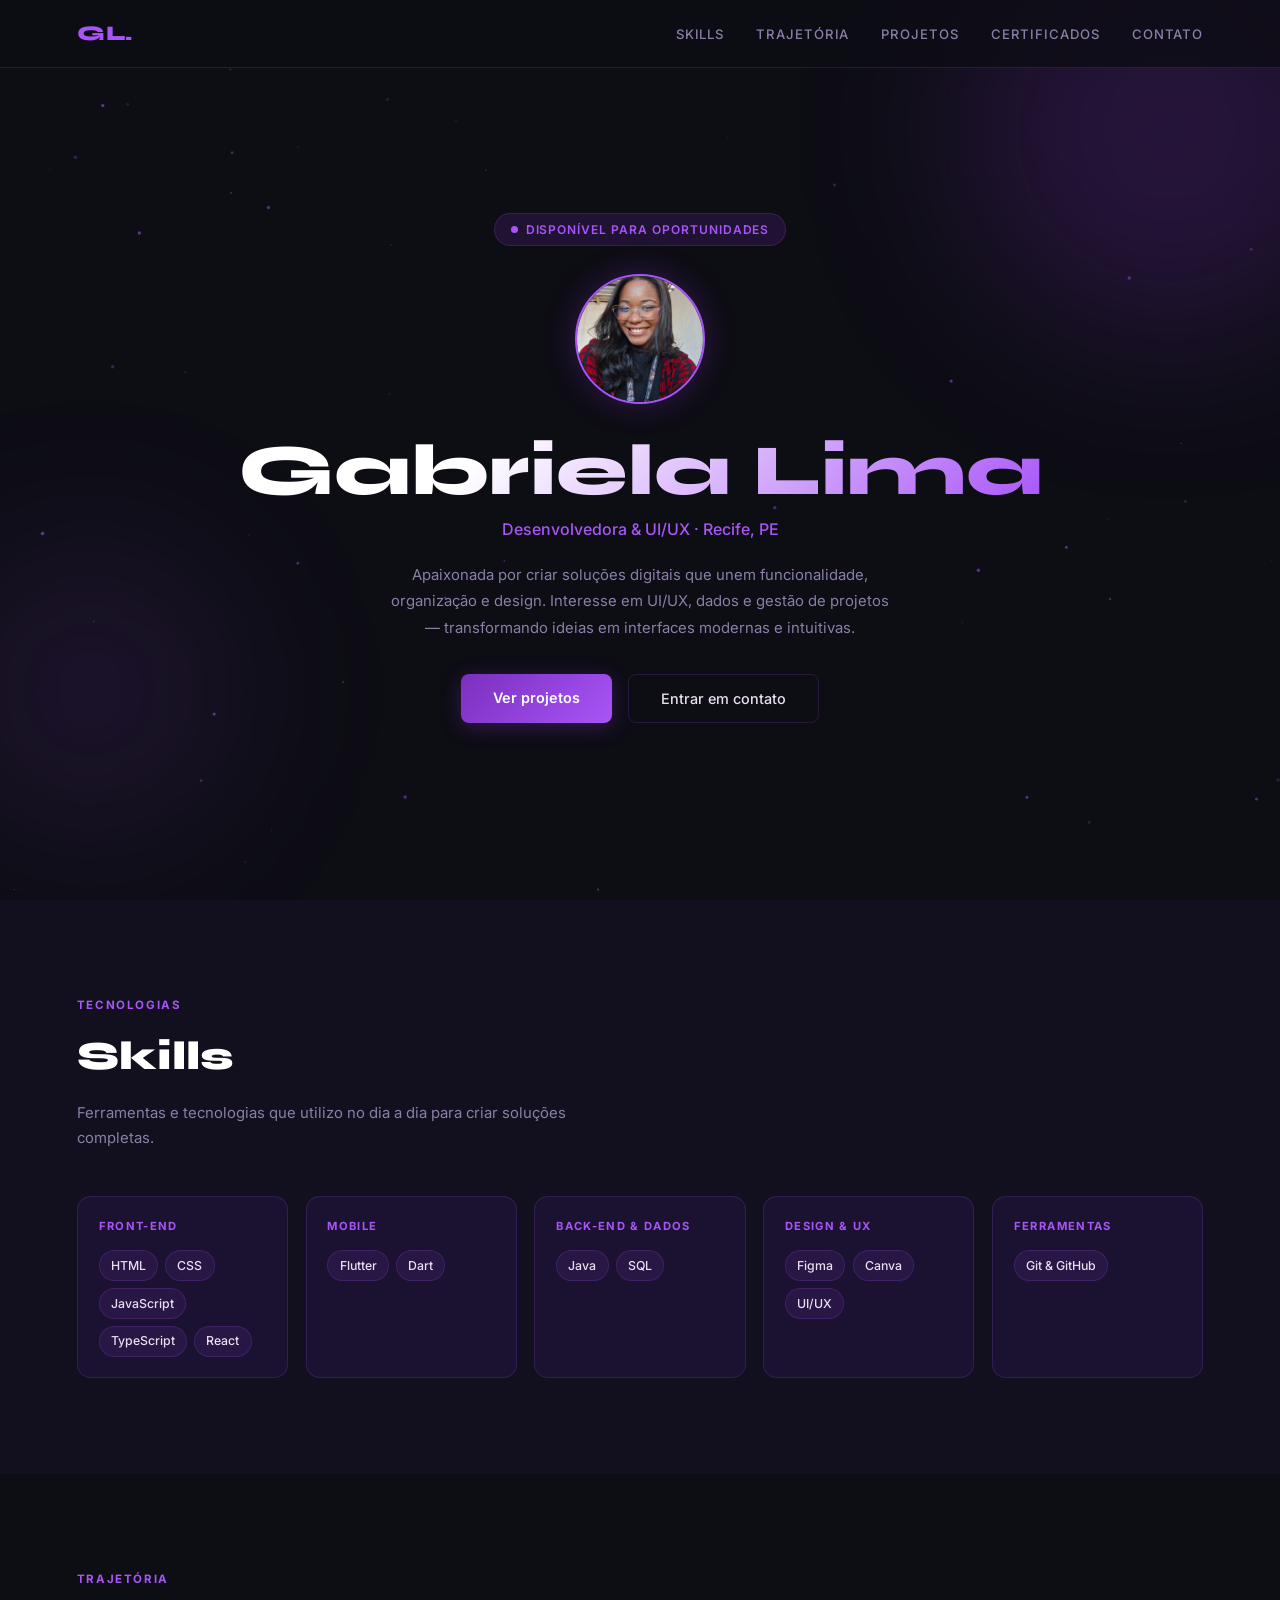
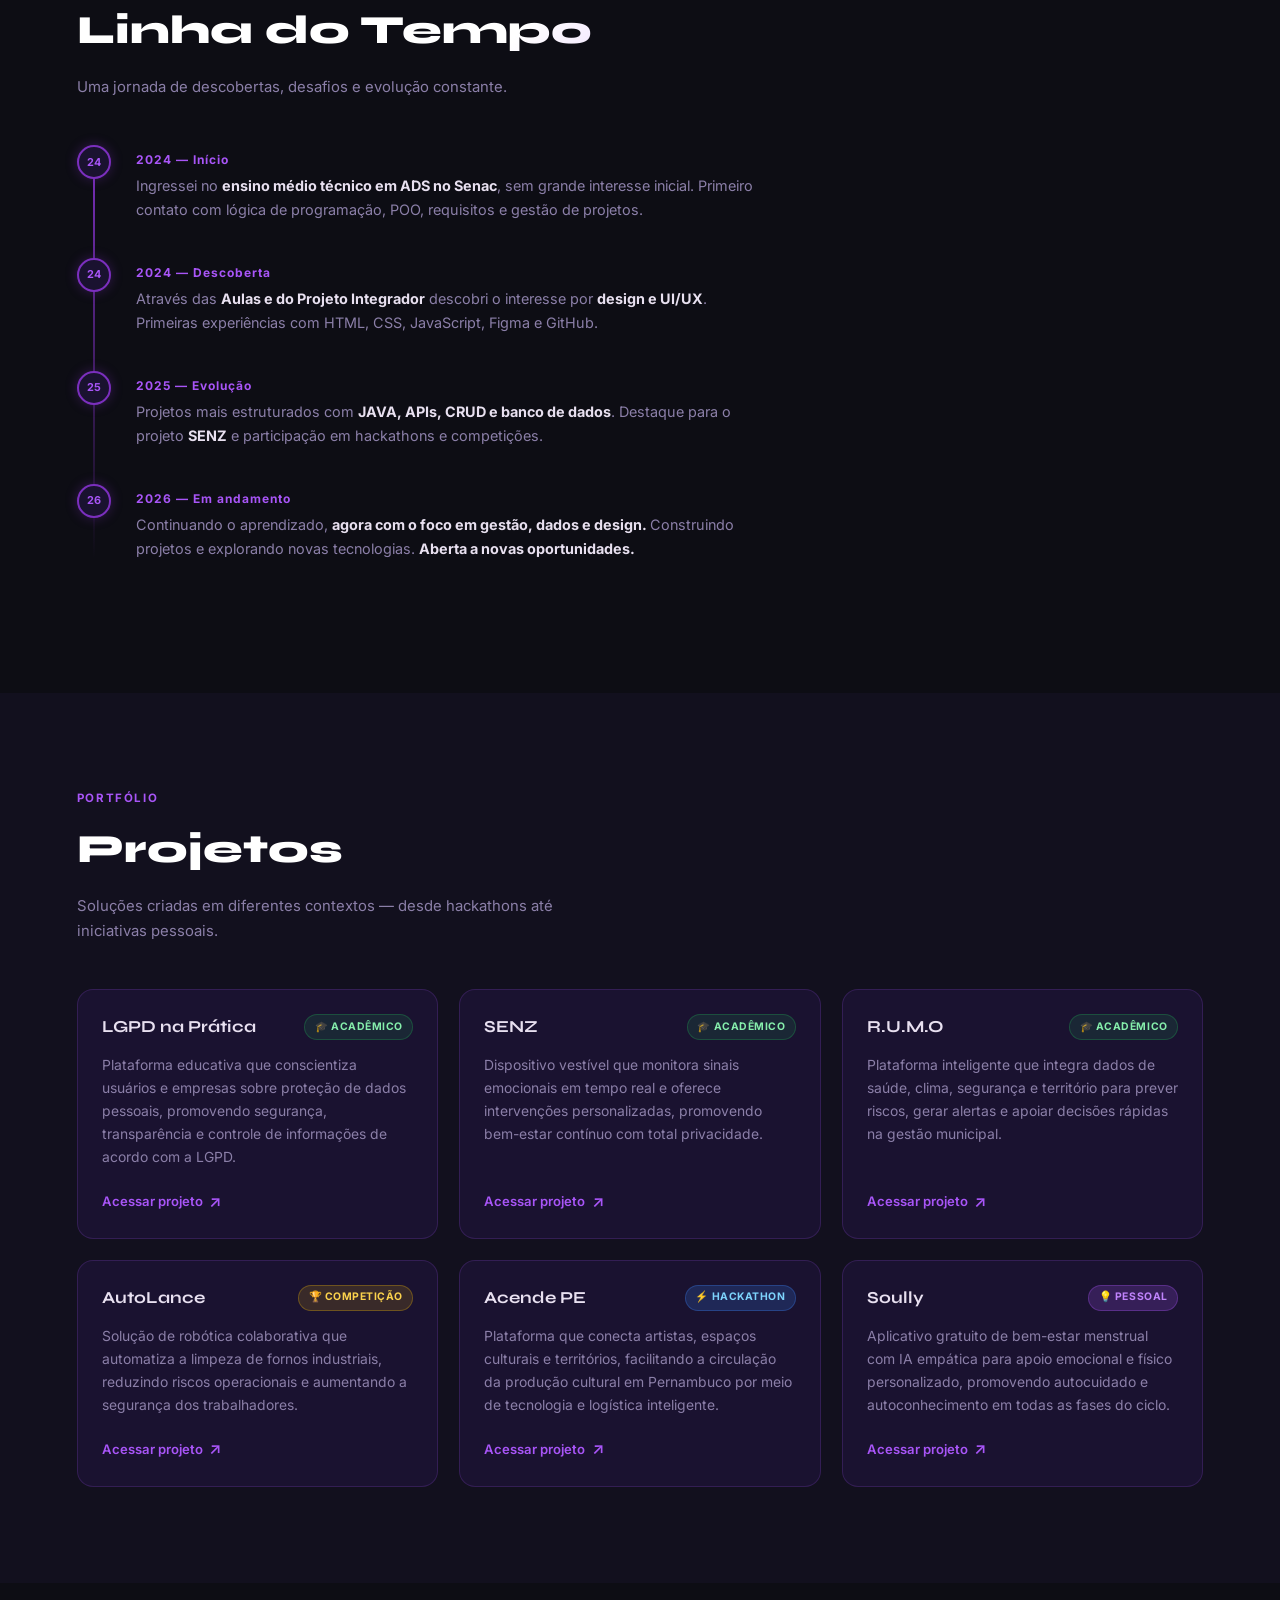
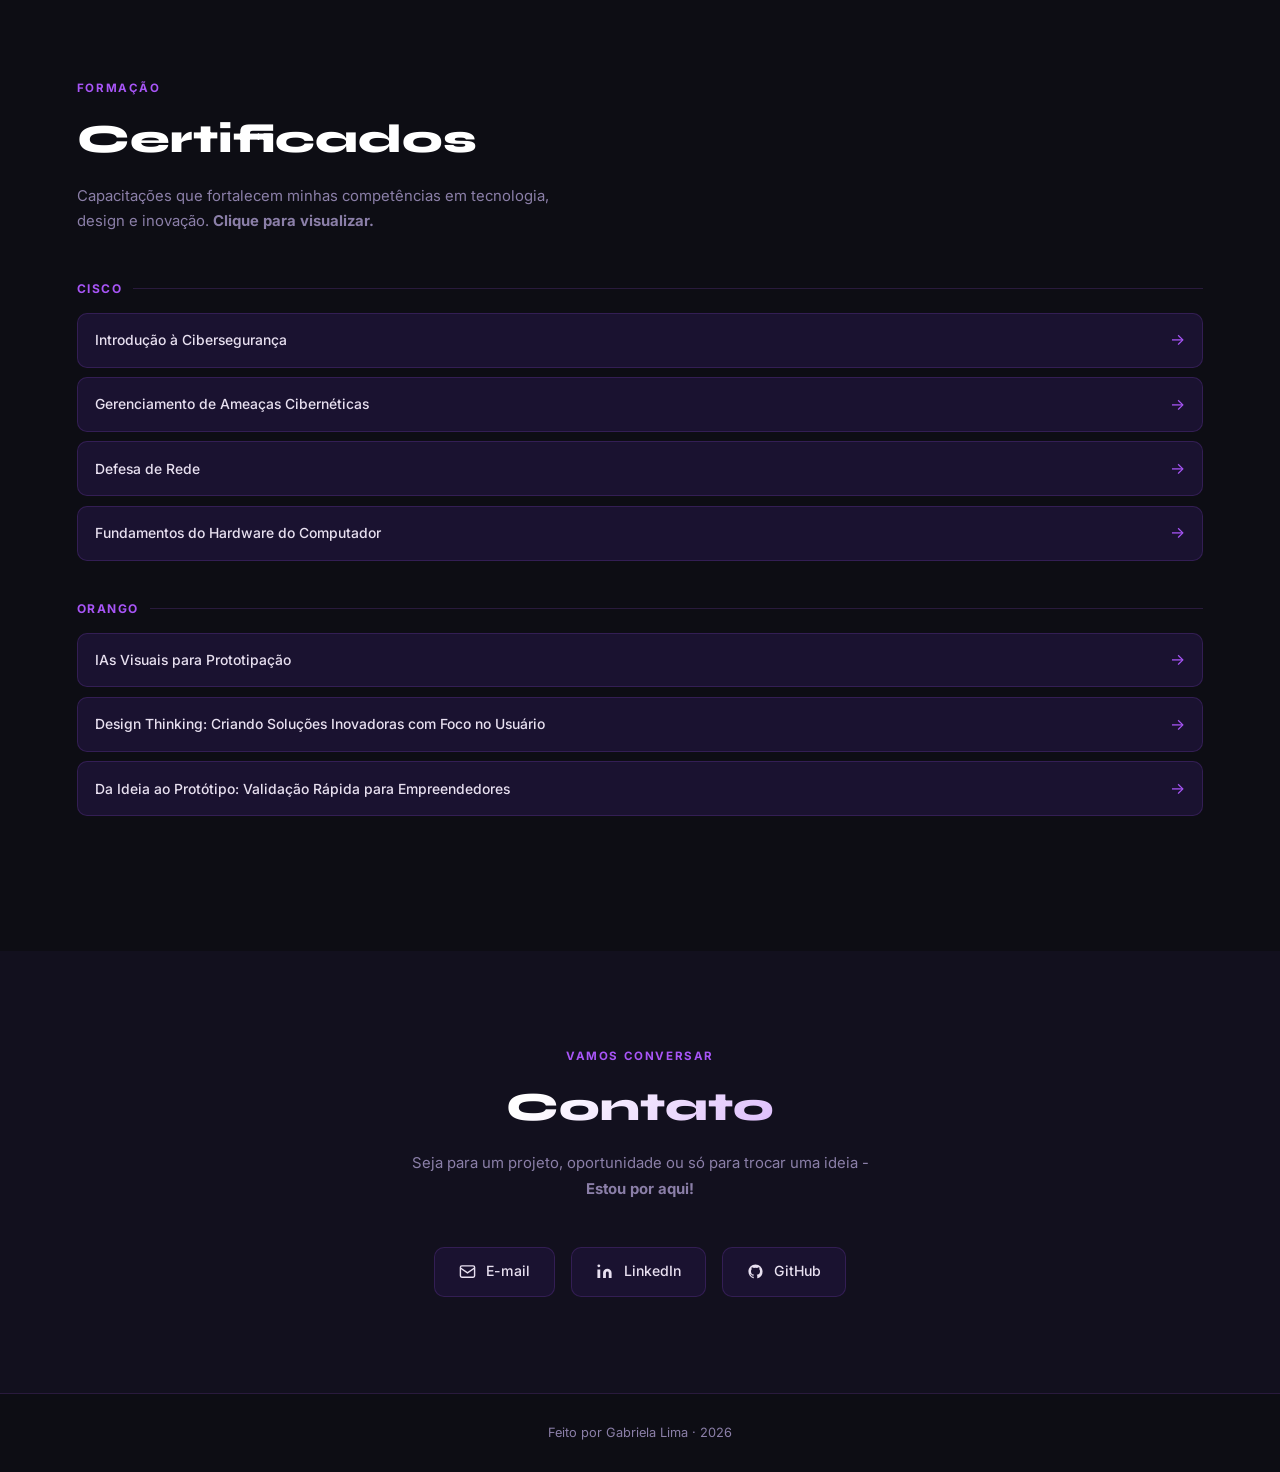
==== portfólio - gl/index.html @ d5761268 "Add files via upload" ====
<!DOCTYPE html>
<html lang="pt-BR">
<head>
  <meta charset="UTF-8" />
  <meta name="viewport" content="width=device-width, initial-scale=1.0"/>
  <title>Gabriela Lima — Desenvolvedora</title>
  <link href="https://fonts.googleapis.com/css2?family=Inter:wght@300;400;500;600;700&family=Syne:wght@700;800&display=swap" rel="stylesheet"/>
  <link rel="stylesheet" href="style.css"/>
</head>
<body>

<nav id="navbar">
  <a class="nav-logo" href="#hero">GL.</a>
  <button class="hamburger" id="hamburger" aria-label="Abrir menu">
    <span></span><span></span><span></span>
  </button>
  <ul class="nav-links" id="nav-links">
    <li><a href="#skills"       onclick="closeMenu()">Skills</a></li>
    <li><a href="#timeline"     onclick="closeMenu()">Trajetória</a></li>
    <li><a href="#projects"     onclick="closeMenu()">Projetos</a></li>
    <li><a href="#certs"        onclick="closeMenu()">Certificados</a></li>
    <li><a href="#contact"      onclick="closeMenu()">Contato</a></li>
  </ul>
</nav>

<div class="menu-overlay" id="menu-overlay" onclick="closeMenu()"></div>

<section id="hero">
  <canvas id="particles"></canvas>
  <div class="orb orb-1"></div>
  <div class="orb orb-2"></div>

  <div class="hero-badge"><span class="badge-dot"></span> Disponível para oportunidades</div>

  <div class="hero-photo-wrap">
    <img src="image.png" alt="Gabriela Lima">
  </div>

  <h1 class="hero-name">Gabriela Lima</h1>
  <p class="hero-role">Desenvolvedora &amp; UI/UX · Recife, PE</p>
  <p class="hero-desc">
    Apaixonada por criar soluções digitais que unem funcionalidade, organização e design.
    Interesse em UI/UX, dados e gestão de projetos — transformando ideias em interfaces
    modernas e intuitivas.
  </p>
  <div class="hero-btns">
    <a class="btn-primary" href="#projects">Ver projetos</a>
    <a class="btn-outline" href="#contact">Entrar em contato</a>
  </div>
</section>


<section id="skills">
  <div class="reveal">
    <p class="section-label">Tecnologias</p>
    <h2 class="section-title">Skills</h2>
    <p class="section-sub">Ferramentas e tecnologias que utilizo no dia a dia para criar soluções completas.</p>
  </div>
  <div class="skills-grid reveal">
    <div class="skill-cat">
      <h4>Front-end</h4>
      <div class="skill-tags">
        <span class="tag">HTML</span>
        <span class="tag">CSS</span>
        <span class="tag">JavaScript</span>
        <span class="tag">TypeScript</span>
        <span class="tag">React</span>
      </div>
    </div>
    <div class="skill-cat">
      <h4>Mobile</h4>
      <div class="skill-tags">
        <span class="tag">Flutter</span>
        <span class="tag">Dart</span>
      </div>
    </div>
    <div class="skill-cat">
      <h4>Back-end &amp; Dados</h4>
      <div class="skill-tags">
        <span class="tag">Java</span>
        <span class="tag">SQL</span>
      </div>
    </div>
    <div class="skill-cat">
      <h4>Design &amp; UX</h4>
      <div class="skill-tags">
        <span class="tag">Figma</span>
        <span class="tag">Canva</span>
        <span class="tag">UI/UX</span>
      </div>
    </div>
    <div class="skill-cat">
      <h4>Ferramentas</h4>
      <div class="skill-tags">
        <span class="tag">Git &amp; GitHub</span>
      </div>
    </div>
  </div>
</section>


<section id="timeline">
  <div class="reveal">
    <p class="section-label">Trajetória</p>
    <h2 class="section-title">Linha do Tempo</h2>
    <p class="section-sub">Uma jornada de descobertas, desafios e evolução constante.</p>
  </div>
  <div class="tl-wrap">
    <div class="tl-item reveal">
      <div class="tl-dot">24</div>
      <div class="tl-content">
        <div class="tl-year">2024 — Início</div>
        <div class="tl-text">
          Ingressei no <strong>ensino médio técnico em ADS no Senac</strong>, sem grande interesse inicial.
          Primeiro contato com lógica de programação, POO, requisitos e gestão de projetos.
        </div>
      </div>
    </div>
    <div class="tl-item reveal">
      <div class="tl-dot">24</div>
      <div class="tl-content">
        <div class="tl-year">2024 — Descoberta</div>
        <div class="tl-text">
          Através das <strong>Aulas e do Projeto Integrador</strong> descobri o interesse por
          <strong>design e UI/UX</strong>. Primeiras experiências com HTML, CSS, JavaScript, Figma e GitHub.
        </div>
      </div>
    </div>
    <div class="tl-item reveal">
      <div class="tl-dot">25</div>
      <div class="tl-content">
        <div class="tl-year">2025 — Evolução</div>
        <div class="tl-text">
          Projetos mais estruturados com <strong>JAVA, APIs, CRUD e banco de dados</strong>.
          Destaque para o projeto <strong>SENZ</strong> e participação em hackathons e competições.
        </div>
      </div>
    </div>
    <div class="tl-item reveal">
      <div class="tl-dot">26</div>
      <div class="tl-content">
        <div class="tl-year">2026 — Em andamento</div>
        <div class="tl-text">
          Continuando o aprendizado, <strong>agora com o foco em gestão, dados e design. </strong> Construindo projetos e explorando novas tecnologias.
          <strong>Aberta a novas oportunidades.</strong>
        </div>
      </div>
    </div>
  </div>
</section>

<section id="projects">
  <div class="reveal">
    <p class="section-label">Portfólio</p>
    <h2 class="section-title">Projetos</h2>
    <p class="section-sub">Soluções criadas em diferentes contextos — desde hackathons até iniciativas pessoais.</p>
  </div>
  <div class="proj-grid">

    <div class="proj-card reveal">
      <div class="proj-top">
        <div class="proj-name">LGPD na Prática</div>
        <span class="proj-badge badge-academico">🎓 Acadêmico</span>
      </div>
      <p class="proj-desc">Plataforma educativa que conscientiza usuários e empresas sobre proteção de dados pessoais, promovendo segurança, transparência e controle de informações de acordo com a LGPD.</p>
      <div class="proj-footer">
        <!-- Substitua o href="#" pela URL do projeto -->
        <a class="proj-link" href="#" target="_blank" aria-label="Acessar projeto LGPD na Prática">
          Acessar projeto <span class="proj-arrow">↗</span>
        </a>
      </div>
    </div>

    <div class="proj-card reveal">
      <div class="proj-top">
        <div class="proj-name">SENZ</div>
        <span class="proj-badge badge-academico">🎓 Acadêmico</span>
      </div>
      <p class="proj-desc">Dispositivo vestível que monitora sinais emocionais em tempo real e oferece intervenções personalizadas, promovendo bem-estar contínuo com total privacidade.</p>
      <div class="proj-footer">
        <a class="proj-link" href="#" target="_blank" aria-label="Acessar projeto SENZ">
          Acessar projeto <span class="proj-arrow">↗</span>
        </a>
      </div>
    </div>

    <div class="proj-card reveal">
      <div class="proj-top">
        <div class="proj-name">R.U.M.O</div>
        <span class="proj-badge badge-academico">🎓 Acadêmico</span>
      </div>
      <p class="proj-desc">Plataforma inteligente que integra dados de saúde, clima, segurança e território para prever riscos, gerar alertas e apoiar decisões rápidas na gestão municipal.</p>
      <div class="proj-footer">
        <a class="proj-link" href="#" target="_blank" aria-label="Acessar projeto R.U.M.O">
          Acessar projeto <span class="proj-arrow">↗</span>
        </a>
      </div>
    </div>

    <div class="proj-card reveal">
      <div class="proj-top">
        <div class="proj-name">AutoLance</div>
        <span class="proj-badge badge-competicao">🏆 Competição</span>
      </div>
      <p class="proj-desc">Solução de robótica colaborativa que automatiza a limpeza de fornos industriais, reduzindo riscos operacionais e aumentando a segurança dos trabalhadores.</p>
      <div class="proj-footer">
        <a class="proj-link" href="#" target="_blank" aria-label="Acessar projeto AutoLance">
          Acessar projeto <span class="proj-arrow">↗</span>
        </a>
      </div>
    </div>

    <div class="proj-card reveal">
      <div class="proj-top">
        <div class="proj-name">Acende PE</div>
        <span class="proj-badge badge-hackathon">⚡ Hackathon</span>
      </div>
      <p class="proj-desc">Plataforma que conecta artistas, espaços culturais e territórios, facilitando a circulação da produção cultural em Pernambuco por meio de tecnologia e logística inteligente.</p>
      <div class="proj-footer">
        <a class="proj-link" href="#" target="_blank" aria-label="Acessar projeto Acende PE">
          Acessar projeto <span class="proj-arrow">↗</span>
        </a>
      </div>
    </div>

    <div class="proj-card reveal">
      <div class="proj-top">
        <div class="proj-name">Soully</div>
        <span class="proj-badge badge-personal">💡 Pessoal</span>
      </div>
      <p class="proj-desc">Aplicativo gratuito de bem-estar menstrual com IA empática para apoio emocional e físico personalizado, promovendo autocuidado e autoconhecimento em todas as fases do ciclo.</p>
      <div class="proj-footer">
        <a class="proj-link" href="#" target="_blank" aria-label="Acessar projeto Soully">
          Acessar projeto <span class="proj-arrow">↗</span>
        </a>
      </div>
    </div>

  </div>
</section>


<section id="certs">
  <div class="reveal">
    <p class="section-label">Formação</p>
    <h2 class="section-title">Certificados</h2>
    <p class="section-sub">Capacitações que fortalecem minhas competências em tecnologia, design e inovação. <strong>Clique para visualizar.</strong> </p>
  </div>

  <div class="certs-group reveal">
    <h3>Cisco</h3>
    <div class="certs-list">

      <a class="cert-item" href="introduçãoacibersegurança.pdf" target="_blank">
        <span>Introdução à Cibersegurança</span>
        <span class="cert-arrow">→</span>
      </a>
      <a class="cert-item" href="gerenciamentodeameaçasciberneticas.pdf" target="_blank">
        <span>Gerenciamento de Ameaças Cibernéticas</span>
        <span class="cert-arrow">→</span>
      </a>
      <a class="cert-item" href="defesaderede.pdf" target="_blank">
        <span>Defesa de Rede</span>
        <span class="cert-arrow">→</span>
      </a>
      <a class="cert-item" href="fundamentosdohardwaredocomputador.pdf" target="_blank">
        <span>Fundamentos do Hardware do Computador</span>
        <span class="cert-arrow">→</span>
      </a>
    </div>
  </div>

  <div class="certs-group reveal">
    <h3>Orango</h3>
    <div class="certs-list">
      <a class="cert-item" href="https://cursos-orango.senac.br/pluginfile.php/1/tool_certificate/issues/1779892164/7034925600GL.pdf" target="_blank">
        <span>IAs Visuais para Prototipação</span>
        <span class="cert-arrow">→</span>
      </a>
      <a class="cert-item" href="https://cursos-orango.senac.br/pluginfile.php/1/tool_certificate/issues/1781015115/0663037506GL.pdf" target="_blank">
        <span>Design Thinking: Criando Soluções Inovadoras com Foco no Usuário</span>
        <span class="cert-arrow">→</span>
      </a>
      <a class="cert-item" href="https://cursos-orango.senac.br/pluginfile.php/1/tool_certificate/issues/1779891525/5585463442GL.pdf" target="_blank">
        <span>Da Ideia ao Protótipo: Validação Rápida para Empreendedores</span>
        <span class="cert-arrow">→</span>
      </a>
    </div>
  </div>
</section>


<section id="contact">
  <div class="reveal">
    <p class="section-label">Vamos conversar</p>
    <h2 class="section-title">Contato</h2>
    <p class="section-sub">Seja para um projeto, oportunidade ou só para trocar uma ideia -
        <strong>Estou por aqui!</strong> </p>
  </div>
  <div class="contact-links reveal">
    <a class="contact-link" href="mailto:gabirielaestudos010209@gmail.com">
      <svg viewBox="0 0 24 24" fill="none" stroke="currentColor" stroke-width="2"><rect x="2" y="4" width="20" height="16" rx="2"/><path d="m2 7 10 7 10-7"/></svg>
      E-mail
    </a>
    <a class="contact-link" href="https://www.linkedin.com/in/gabrielalimaale/" target="_blank" rel="noopener">
      <svg viewBox="0 0 24 24" fill="currentColor"><path d="M16 8a6 6 0 0 1 6 6v7h-4v-7a2 2 0 0 0-2-2 2 2 0 0 0-2 2v7h-4v-7a6 6 0 0 1 6-6zM2 9h4v12H2z"/><circle cx="4" cy="4" r="2"/></svg>
      LinkedIn
    </a>
    <a class="contact-link" href="https://github.com/eugabilima" target="_blank" rel="noopener">
      <svg viewBox="0 0 24 24" fill="currentColor"><path d="M12 2C6.477 2 2 6.484 2 12.017c0 4.425 2.865 8.18 6.839 9.504.5.092.682-.217.682-.483 0-.237-.008-.868-.013-1.703-2.782.605-3.369-1.343-3.369-1.343-.454-1.158-1.11-1.466-1.11-1.466-.908-.62.069-.608.069-.608 1.003.07 1.531 1.032 1.531 1.032.892 1.53 2.341 1.088 2.91.832.092-.647.35-1.088.636-1.338-2.22-.253-4.555-1.113-4.555-4.951 0-1.093.39-1.988 1.029-2.688-.103-.253-.446-1.272.098-2.65 0 0 .84-.27 2.75 1.026A9.564 9.564 0 0 1 12 6.844a9.59 9.59 0 0 1 2.504.337c1.909-1.296 2.747-1.027 2.747-1.027.546 1.379.202 2.398.1 2.651.64.7 1.028 1.595 1.028 2.688 0 3.848-2.339 4.695-4.566 4.943.359.309.678.92.678 1.855 0 1.338-.012 2.419-.012 2.747 0 .268.18.58.688.482A10.02 10.02 0 0 0 22 12.017C22 6.484 17.522 2 12 2z"/></svg>
      GitHub
    </a>
  </div>
</section>

<footer>
  <p>Feito por Gabriela Lima · 2026</p>
</footer>

<script src="script.js"></script>
</body>
</html>
---- portfólio - gl/style.css ----
*, *::before, *::after { box-sizing: border-box; margin: 0; padding: 0; }

:root {
  --bg:           #0D0D14;
  --bg2:          #12101E;
  --card:         #1A1230;
  --purple:       #7B2FBE;
  --purple-lt:    #A855F7;
  --purple-glow:  rgba(123, 47, 190, .35);
  --text:         #E8E0F0;
  --muted:        #8B7FA8;
  --border:       rgba(168, 85, 247, .18);
  --nav-h:        68px;
}

html { scroll-behavior: smooth; }

body {
  background: var(--bg);
  color: var(--text);
  font-family: 'Inter', sans-serif;
  overflow-x: hidden;
  line-height: 1.6;
}

::-webkit-scrollbar { width: 5px; }
::-webkit-scrollbar-track { background: var(--bg); }
::-webkit-scrollbar-thumb { background: var(--purple); border-radius: 3px; }

#navbar {
  position: fixed;
  top: 0; left: 0; right: 0;
  z-index: 200;
  height: var(--nav-h);
  display: flex;
  align-items: center;
  justify-content: space-between;
  padding: 0 6%;
  background: rgba(13, 13, 20, .80);
  backdrop-filter: blur(16px);
  -webkit-backdrop-filter: blur(16px);
  border-bottom: 1px solid var(--border);
  transition: background .3s;
}

.nav-logo {
  font-family: 'Syne', sans-serif;
  font-size: 1.3rem;
  font-weight: 800;
  color: var(--purple-lt);
  text-decoration: none;
  letter-spacing: .04em;
  z-index: 201;
}

.nav-links {
  display: flex;
  gap: 2rem;
  list-style: none;
}

.nav-links a {
  color: var(--muted);
  text-decoration: none;
  font-size: .82rem;
  font-weight: 500;
  letter-spacing: .07em;
  text-transform: uppercase;
  transition: color .25s;
  white-space: nowrap;
}

.nav-links a:hover { color: var(--purple-lt); }

.hamburger {
  display: none;
  flex-direction: column;
  justify-content: center;
  gap: 5px;
  width: 36px;
  height: 36px;
  background: none;
  border: none;
  cursor: pointer;
  padding: 4px;
  z-index: 201;
}

.hamburger span {
  display: block;
  width: 100%;
  height: 2px;
  background: var(--purple-lt);
  border-radius: 2px;
  transition: transform .3s ease, opacity .3s ease;
  transform-origin: center;
}

.hamburger.open span:nth-child(1) { transform: translateY(7px) rotate(45deg); }
.hamburger.open span:nth-child(2) { opacity: 0; }
.hamburger.open span:nth-child(3) { transform: translateY(-7px) rotate(-45deg); }

.menu-overlay {
  display: none;
  position: fixed;
  inset: 0;
  background: rgba(0, 0, 0, .55);
  z-index: 198;
  opacity: 0;
  transition: opacity .3s;
}

.menu-overlay.active {
  display: block;
  opacity: 1;
}

.orb {
  position: absolute;
  border-radius: 50%;
  filter: blur(80px);
  pointer-events: none;
  z-index: 0;
}
.orb-1 { width: 420px; height: 420px; background: rgba(123,47,190,.22); top: -80px; right: -100px; }
.orb-2 { width: 300px; height: 300px; background: rgba(168,85,247,.10); bottom: 60px; left: -60px; }

#hero {
  min-height: 100vh;
  padding: calc(var(--nav-h) + 2rem) 6% 4rem;
  display: flex;
  flex-direction: column;
  align-items: center;
  justify-content: center;
  text-align: center;
  position: relative;
  overflow: hidden;
}

canvas#particles {
  position: absolute;
  inset: 0;
  width: 100%;
  height: 100%;
  z-index: 0;
}

.hero-badge {
  display: inline-flex;
  align-items: center;
  gap: .5rem;
  background: rgba(123,47,190,.18);
  border: 1px solid var(--border);
  color: var(--purple-lt);
  font-size: .75rem;
  font-weight: 600;
  padding: .35rem 1rem;
  border-radius: 100px;
  letter-spacing: .08em;
  text-transform: uppercase;
  margin-bottom: 1.8rem;
  position: relative;
  z-index: 1;
}

.badge-dot {
  width: 7px; height: 7px;
  background: var(--purple-lt);
  border-radius: 50%;
  display: inline-block;
  animation: pulse 1.8s infinite;
}

.hero-photo-wrap {
  width: 130px; height: 130px;
  border-radius: 50%;
  border: 2px solid var(--purple-lt);
  box-shadow: 0 0 30px var(--purple-glow);
  overflow: hidden;
  margin-bottom: 1.8rem;
  position: relative;
  z-index: 1;
  background: var(--card);
  display: flex;
  align-items: center;
  justify-content: center;
}

.hero-photo-wrap img { width: 100%; height: 100%; object-fit: cover; }
.photo-placeholder { font-size: 3rem; color: var(--purple-lt); opacity: .4; }

h1.hero-name {
  font-family: 'Syne', sans-serif;
  font-size: clamp(2.4rem, 6vw, 4.5rem);
  font-weight: 800;
  line-height: 1.05;
  background: linear-gradient(135deg, #fff 30%, var(--purple-lt));
  -webkit-background-clip: text;
  -webkit-text-fill-color: transparent;
  background-clip: text;
  margin-bottom: .5rem;
  position: relative;
  z-index: 1;
}

.hero-role {
  color: var(--purple-lt);
  font-size: 1rem;
  font-weight: 500;
  margin-bottom: 1.2rem;
  position: relative;
  z-index: 1;
}

.hero-desc {
  max-width: 500px;
  color: var(--muted);
  font-size: .93rem;
  line-height: 1.8;
  margin-bottom: 2rem;
  position: relative;
  z-index: 1;
}

.hero-btns {
  display: flex;
  gap: 1rem;
  flex-wrap: wrap;
  justify-content: center;
  position: relative;
  z-index: 1;
}

.btn-primary {
  background: linear-gradient(135deg, var(--purple), var(--purple-lt));
  color: #fff;
  font-weight: 600;
  padding: .75rem 2rem;
  border-radius: 8px;
  text-decoration: none;
  font-size: .9rem;
  transition: transform .2s, box-shadow .2s;
  box-shadow: 0 4px 20px var(--purple-glow);
}
.btn-primary:hover { transform: translateY(-2px); box-shadow: 0 8px 30px var(--purple-glow); }

.btn-outline {
  border: 1px solid var(--border);
  color: var(--text);
  padding: .75rem 2rem;
  border-radius: 8px;
  text-decoration: none;
  font-size: .9rem;
  font-weight: 500;
  transition: border-color .2s, background .2s;
}
.btn-outline:hover { border-color: var(--purple-lt); background: rgba(168,85,247,.08); }

section { padding: 6rem 6%; }

.section-label {
  font-size: .72rem;
  font-weight: 700;
  color: var(--purple-lt);
  letter-spacing: .14em;
  text-transform: uppercase;
  margin-bottom: .6rem;
}

.section-title {
  font-family: 'Syne', sans-serif;
  font-size: clamp(1.7rem, 3.5vw, 2.5rem);
  font-weight: 800;
  margin-bottom: .8rem;
  background: linear-gradient(135deg, #fff 40%, var(--purple-lt));
  -webkit-background-clip: text;
  -webkit-text-fill-color: transparent;
  background-clip: text;
}

.section-sub {
  color: var(--muted);
  max-width: 500px;
  font-size: .93rem;
  margin-bottom: 2.8rem;
  line-height: 1.7;
}

#skills { background: var(--bg2); }

.skills-grid {
  display: grid;
  grid-template-columns: repeat(auto-fit, minmax(210px, 1fr));
  gap: 1.1rem;
}

.skill-cat {
  background: var(--card);
  border: 1px solid var(--border);
  border-radius: 14px;
  padding: 1.3rem;
  transition: border-color .25s;
}
.skill-cat:hover { border-color: var(--purple); }

.skill-cat h4 {
  font-size: .7rem;
  font-weight: 700;
  color: var(--purple-lt);
  letter-spacing: .12em;
  text-transform: uppercase;
  margin-bottom: .9rem;
}

.skill-tags { display: flex; flex-wrap: wrap; gap: .45rem; }

.tag {
  background: rgba(123,47,190,.15);
  border: 1px solid var(--border);
  color: var(--text);
  font-size: .77rem;
  padding: .28rem .7rem;
  border-radius: 100px;
  font-weight: 500;
  transition: background .2s, border-color .2s;
}
.tag:hover { background: rgba(168,85,247,.25); border-color: var(--purple-lt); }

.tl-wrap {
  position: relative;
  max-width: 680px;
}

.tl-wrap::before {
  content: '';
  position: absolute;
  left: 16px;
  top: 4px; bottom: 4px;
  width: 2px;
  background: linear-gradient(to bottom, var(--purple), transparent);
}

.tl-item {
  display: flex;
  gap: 1.6rem;
  margin-bottom: 2.2rem;
  position: relative;
}

.tl-dot {
  flex-shrink: 0;
  width: 34px; height: 34px;
  border-radius: 50%;
  background: var(--card);
  border: 2px solid var(--purple);
  display: flex;
  align-items: center;
  justify-content: center;
  z-index: 1;
  box-shadow: 0 0 12px var(--purple-glow);
  font-size: .68rem;
  font-weight: 700;
  color: var(--purple-lt);
}

.tl-content { padding-top: .3rem; }

.tl-year {
  font-size: .75rem;
  color: var(--purple-lt);
  font-weight: 700;
  letter-spacing: .08em;
  margin-bottom: .3rem;
}

.tl-text {
  color: var(--muted);
  font-size: .9rem;
  line-height: 1.7;
}

.tl-text strong { color: var(--text); }

#projects { background: var(--bg2); }

.proj-grid {
  display: grid;
  grid-template-columns: repeat(auto-fit, minmax(280px, 1fr));
  gap: 1.3rem;
}

.proj-card {
  background: var(--card);
  border: 1px solid var(--border);
  border-radius: 16px;
  padding: 1.5rem;
  display: flex;
  flex-direction: column;
  gap: .8rem;
  transition: transform .25s, border-color .25s, box-shadow .25s;
}
.proj-card:hover {
  transform: translateY(-4px);
  border-color: var(--purple);
  box-shadow: 0 12px 40px var(--purple-glow);
}

.proj-top {
  display: flex;
  justify-content: space-between;
  align-items: flex-start;
  gap: .6rem;
}

.proj-name {
  font-family: 'Syne', sans-serif;
  font-size: 1.05rem;
  font-weight: 700;
}

.proj-badge {
  font-size: .65rem;
  font-weight: 700;
  padding: .22rem .6rem;
  border-radius: 100px;
  letter-spacing: .05em;
  text-transform: uppercase;
  flex-shrink: 0;
  white-space: nowrap;
}

.badge-personal   { background: rgba(168,85,247,.2);  color: #C084FC; border: 1px solid rgba(168,85,247,.3); }
.badge-hackathon  { background: rgba(59,130,246,.2);  color: #7DD3FC; border: 1px solid rgba(59,130,246,.3); }
.badge-competicao { background: rgba(234,179,8,.15);  color: #FCD34D; border: 1px solid rgba(234,179,8,.3);  }
.badge-academico  { background: rgba(34,197,94,.12);  color: #86EFAC; border: 1px solid rgba(34,197,94,.25); }

.proj-desc {
  color: var(--muted);
  font-size: .87rem;
  line-height: 1.65;
  flex: 1;
}

.proj-footer { margin-top: .4rem; }

.proj-link {
  display: inline-flex;
  align-items: center;
  gap: .4rem;
  color: var(--purple-lt);
  font-size: .82rem;
  font-weight: 600;
  text-decoration: none;
  transition: gap .2s, opacity .2s;
}
.proj-link:hover { gap: .7rem; }

.proj-arrow {
  font-size: 1rem;
  transition: transform .2s;
  display: inline-block;
}
.proj-link:hover .proj-arrow { transform: translate(2px, -2px); }

.certs-group { margin-bottom: 2.4rem; }

.certs-group h3 {
  font-size: .75rem;
  font-weight: 700;
  color: var(--purple-lt);
  letter-spacing: .12em;
  text-transform: uppercase;
  margin-bottom: .9rem;
  display: flex;
  align-items: center;
  gap: .7rem;
}
.certs-group h3::after {
  content: '';
  flex: 1;
  height: 1px;
  background: var(--border);
}

.certs-list { display: flex; flex-direction: column; gap: .6rem; }

.cert-item {
  background: var(--card);
  border: 1px solid var(--border);
  border-radius: 10px;
  padding: .85rem 1.1rem;
  display: flex;
  align-items: center;
  justify-content: space-between;
  text-decoration: none;
  color: var(--text);
  transition: border-color .2s, background .2s;
  gap: 1rem;
}
.cert-item:hover { border-color: var(--purple); background: rgba(123,47,190,.1); }

.cert-item span:first-child {
  font-size: .87rem;
  font-weight: 500;
}

.cert-arrow {
  color: var(--purple-lt);
  font-size: 1rem;
  flex-shrink: 0;
  transition: transform .2s;
}
.cert-item:hover .cert-arrow { transform: translateX(3px); }

#contact { background: var(--bg2); text-align: center; }
#contact .section-sub { margin-inline: auto; }

.contact-links {
  display: flex;
  justify-content: center;
  gap: 1rem;
  flex-wrap: wrap;
}

.contact-link {
  display: flex;
  align-items: center;
  gap: .65rem;
  background: var(--card);
  border: 1px solid var(--border);
  color: var(--text);
  text-decoration: none;
  padding: .8rem 1.5rem;
  border-radius: 10px;
  font-size: .88rem;
  font-weight: 500;
  transition: border-color .25s, transform .25s, box-shadow .25s;
}
.contact-link:hover {
  border-color: var(--purple-lt);
  transform: translateY(-2px);
  box-shadow: 0 6px 24px var(--purple-glow);
}
.contact-link svg { width: 17px; height: 17px; flex-shrink: 0; }

footer {
  text-align: center;
  padding: 1.8rem 6%;
  border-top: 1px solid var(--border);
  color: var(--muted);
  font-size: .8rem;
}

.reveal {
  opacity: 0;
  transform: translateY(28px);
  transition: opacity .6s ease, transform .6s ease;
}
.reveal.visible {
  opacity: 1;
  transform: none;
}

@keyframes pulse {
  0%, 100% { opacity: 1; }
  50%       { opacity: .3; }
}

@media (prefers-reduced-motion: reduce) {
  .reveal { transition: none; }
  .badge-dot { animation: none; }
}

@media (max-width: 900px) {
  section { padding: 5rem 5%; }

  .skills-grid { grid-template-columns: repeat(auto-fit, minmax(190px, 1fr)); }
  .proj-grid   { grid-template-columns: repeat(auto-fit, minmax(260px, 1fr)); }
}

@media (max-width: 640px) {

  /* NAV MOBILE */
  .hamburger { display: flex; }

  .nav-links {
    position: fixed;
    top: 0; right: 0;
    height: 100vh;
    width: min(75vw, 280px);
    background: #16102A;
    border-left: 1px solid var(--border);
    flex-direction: column;
    gap: 0;
    padding: calc(var(--nav-h) + 1.5rem) 0 2rem;
    z-index: 199;
    transform: translateX(110%);
    transition: transform .35s cubic-bezier(.4,0,.2,1);
    box-shadow: -8px 0 40px rgba(0,0,0,.4);
  }

  .nav-links.open { transform: translateX(0); }

  .nav-links li { border-bottom: 1px solid var(--border); }

  .nav-links a {
    display: block;
    padding: 1.1rem 1.8rem;
    font-size: .88rem;
    color: var(--text);
  }
  .nav-links a:hover { color: var(--purple-lt); background: rgba(123,47,190,.08); }

  section { padding: 4rem 5%; }

  .hero-photo-wrap { width: 110px; height: 110px; }

  h1.hero-name { font-size: 2.2rem; }

  .hero-btns { flex-direction: column; align-items: center; width: 100%; }
  .btn-primary, .btn-outline { width: 100%; max-width: 260px; text-align: center; }

  .skills-grid { grid-template-columns: 1fr 1fr; }

  .proj-grid { grid-template-columns: 1fr; }

  .contact-links { flex-direction: column; align-items: center; }
  .contact-link { width: 100%; max-width: 280px; justify-content: center; }

  .orb-1 { width: 260px; height: 260px; }
  .orb-2 { width: 180px; height: 180px; }
}

@media (max-width: 380px) {
  .skills-grid { grid-template-columns: 1fr; }
}
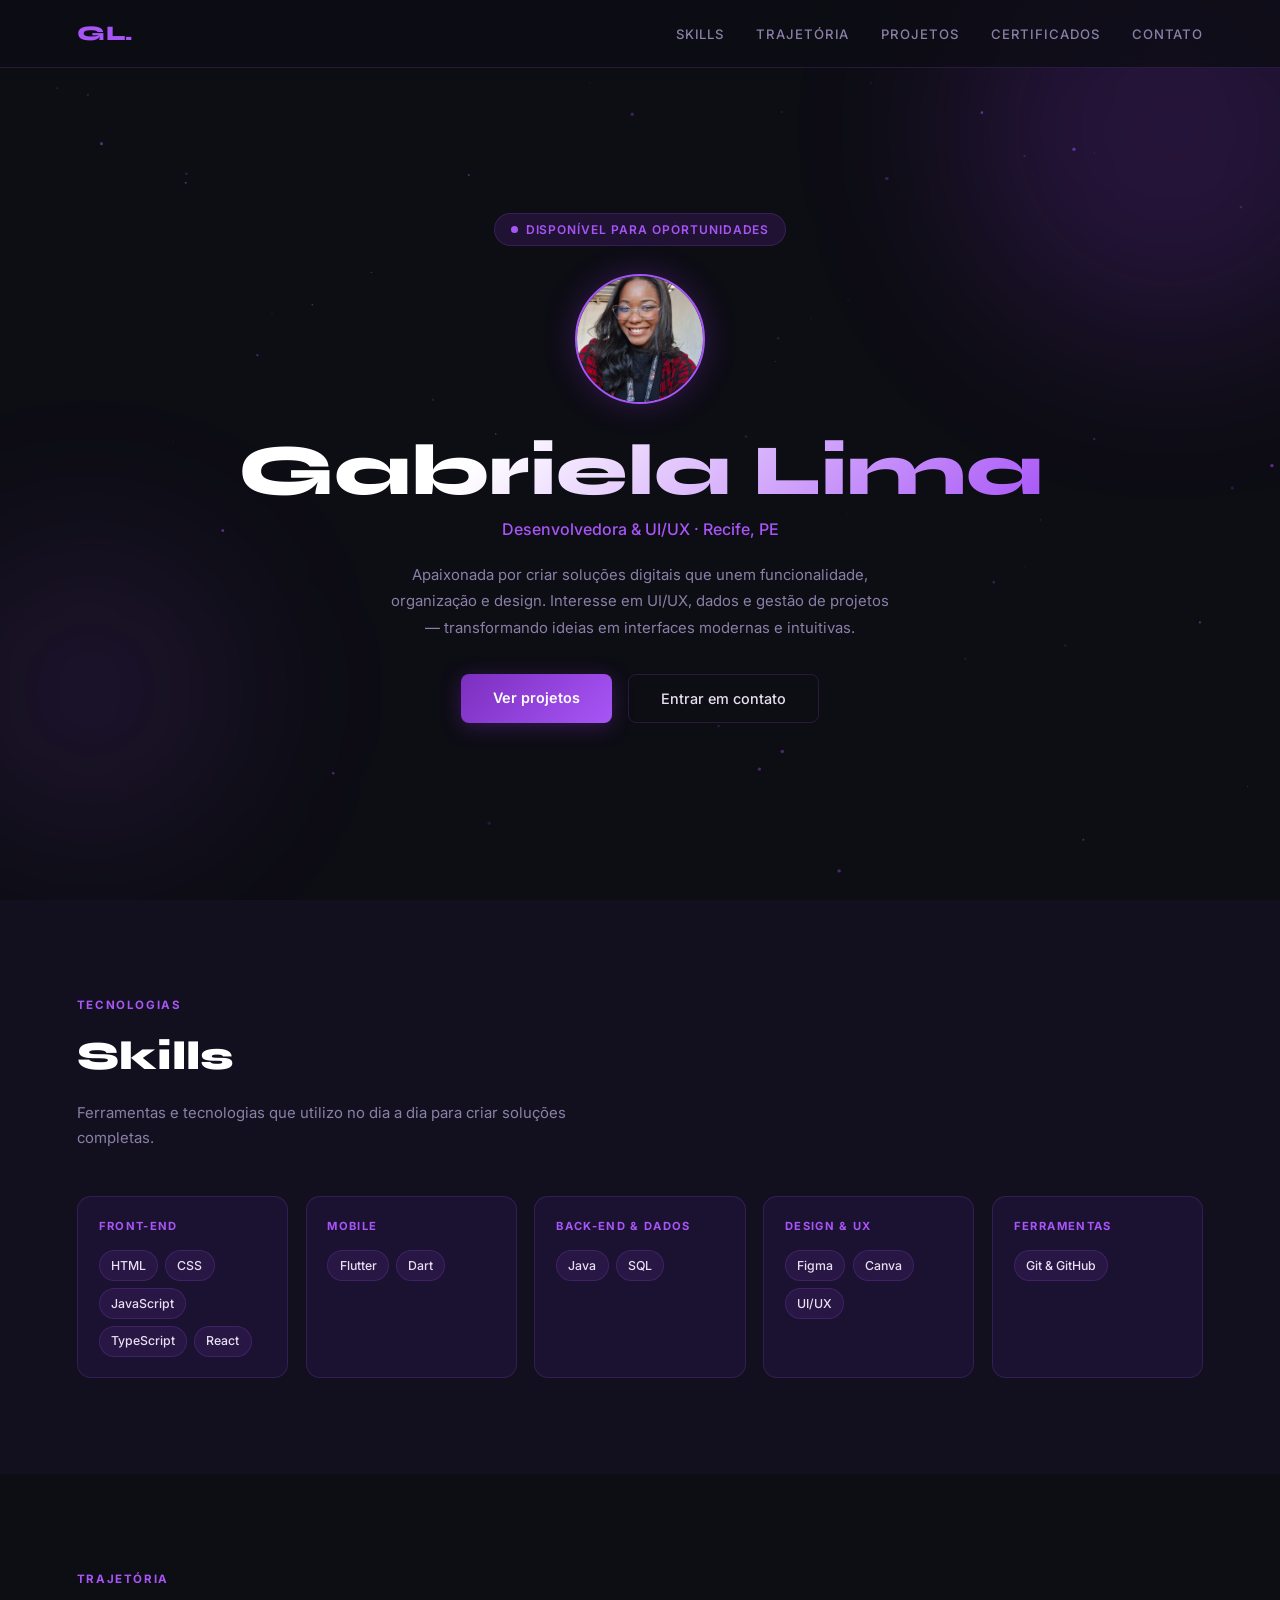
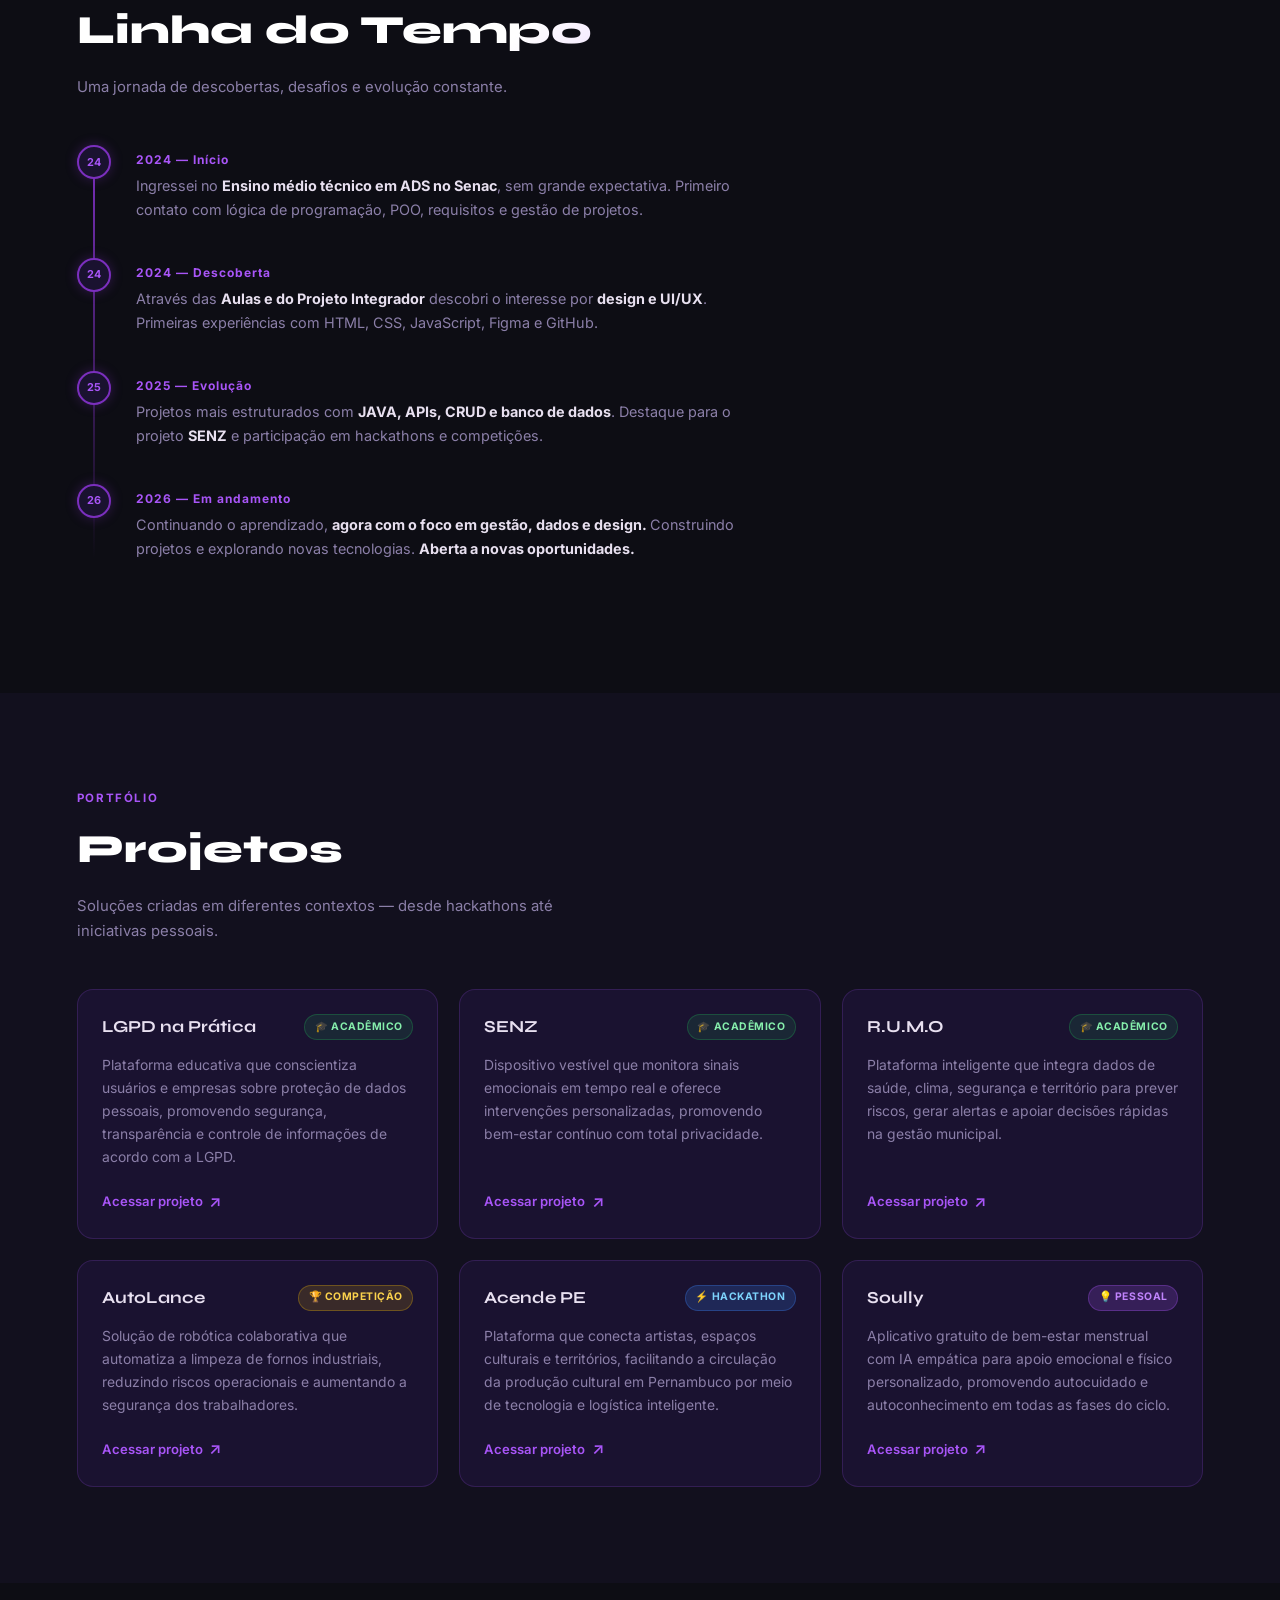
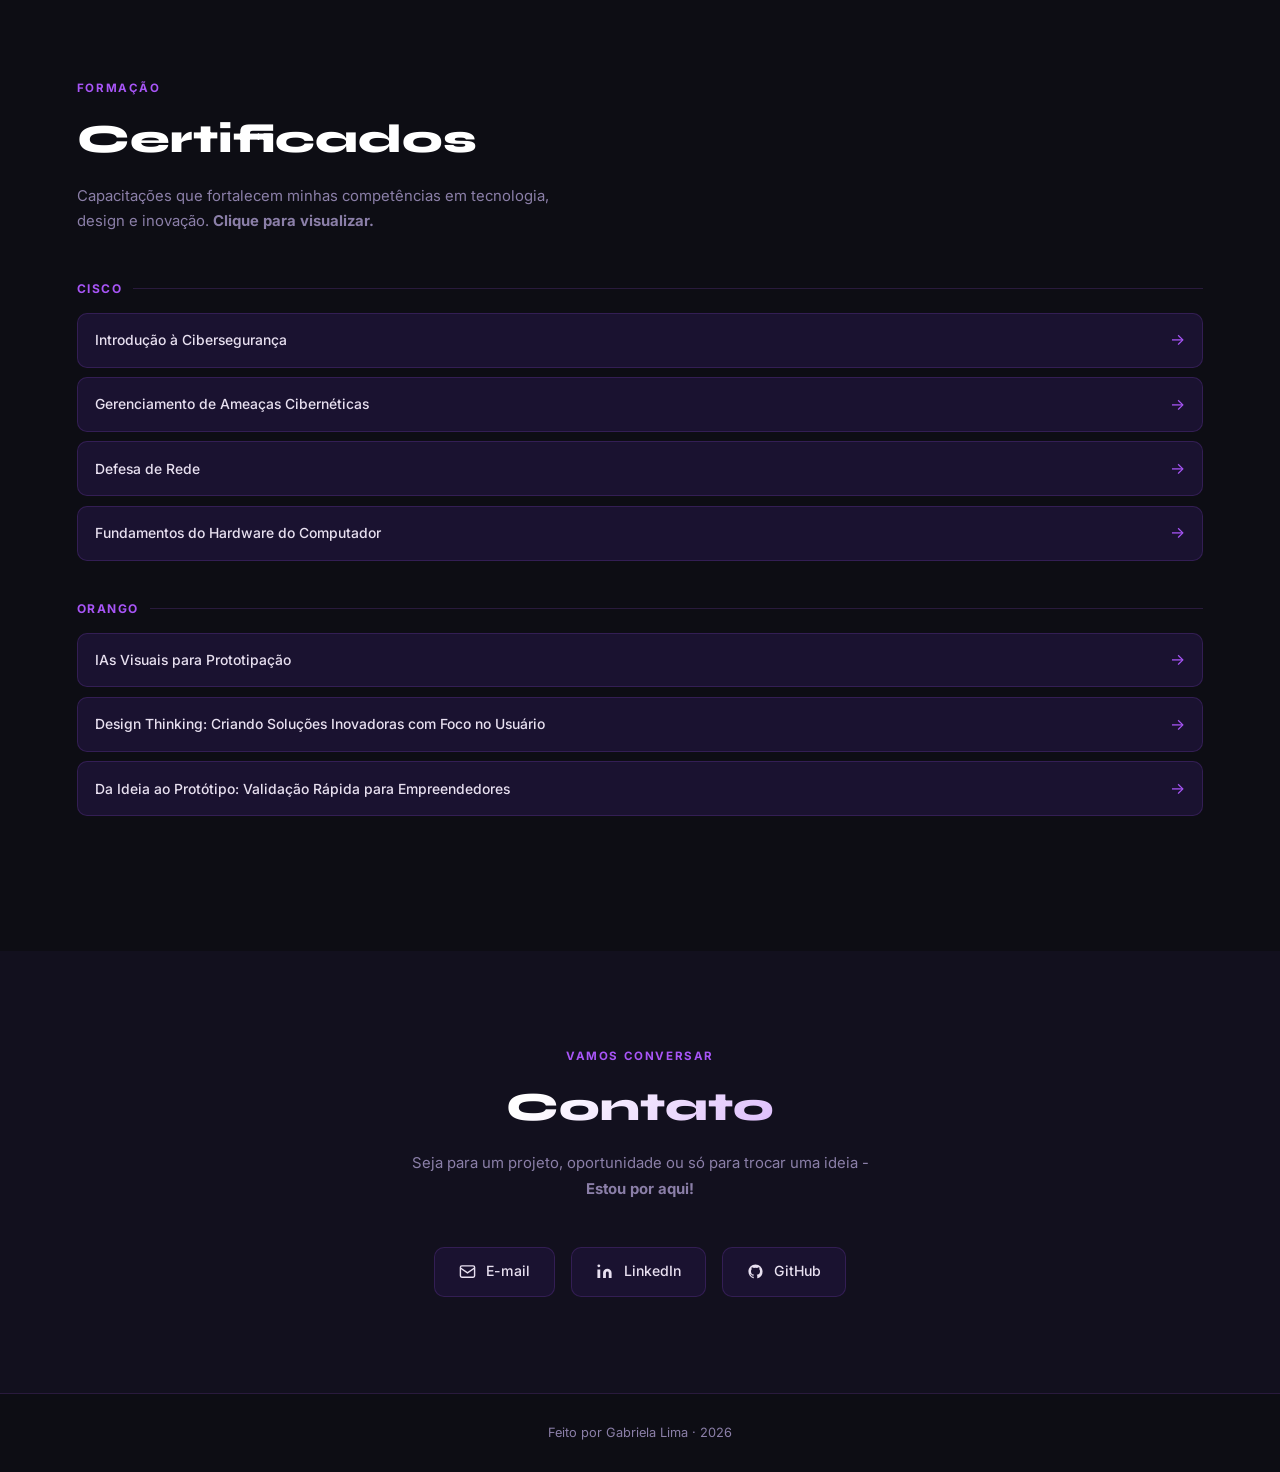
==== commit c1d65608: "Update text for high school technical education entry" ====
--- a/portfólio - gl/index.html
+++ b/portfólio - gl/index.html
@@ -111,7 +111,7 @@
       <div class="tl-content">
         <div class="tl-year">2024 — Início</div>
         <div class="tl-text">
-          Ingressei no <strong>ensino médio técnico em ADS no Senac</strong>, sem grande interesse inicial.
+          Ingressei no <strong>Ensino médio técnico em ADS no Senac</strong>, sem grande expectativa.
           Primeiro contato com lógica de programação, POO, requisitos e gestão de projetos.
         </div>
       </div>
@@ -319,4 +319,4 @@
 
 <script src="script.js"></script>
 </body>
-</html>+</html>
